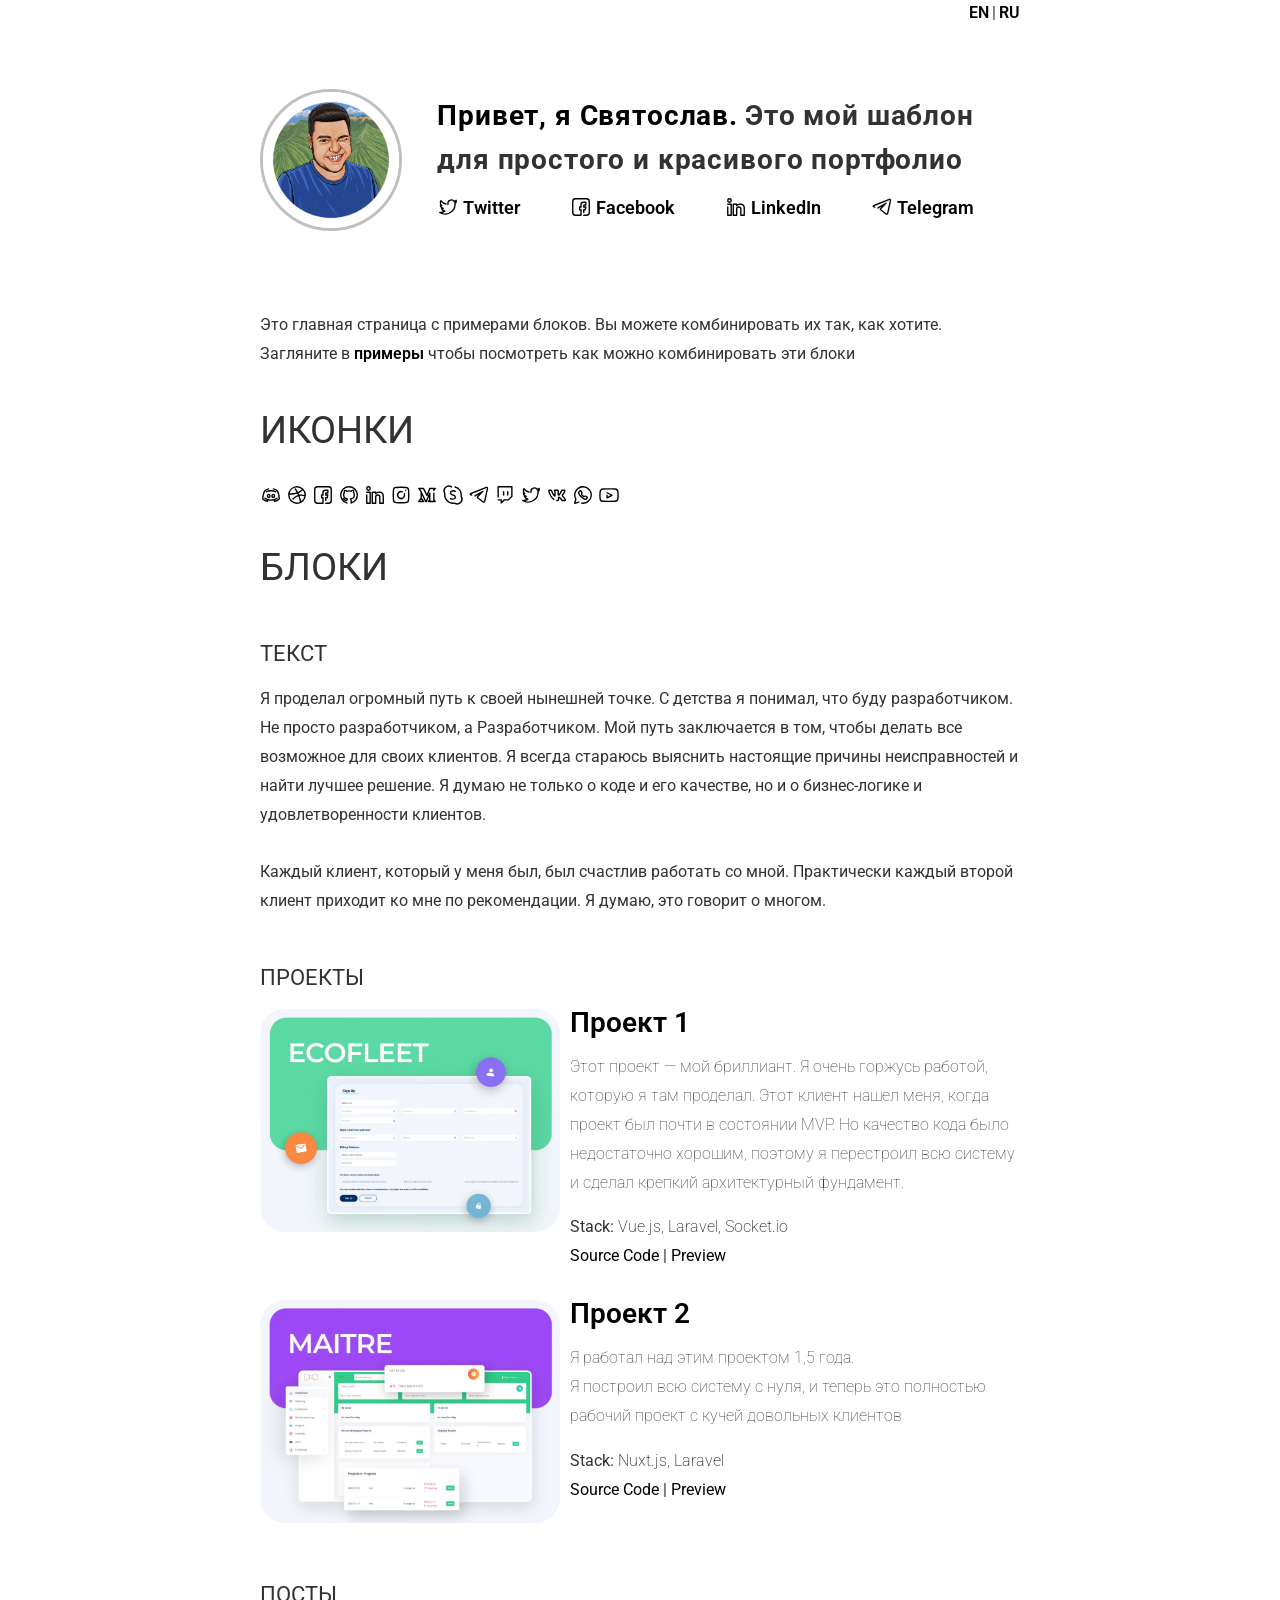
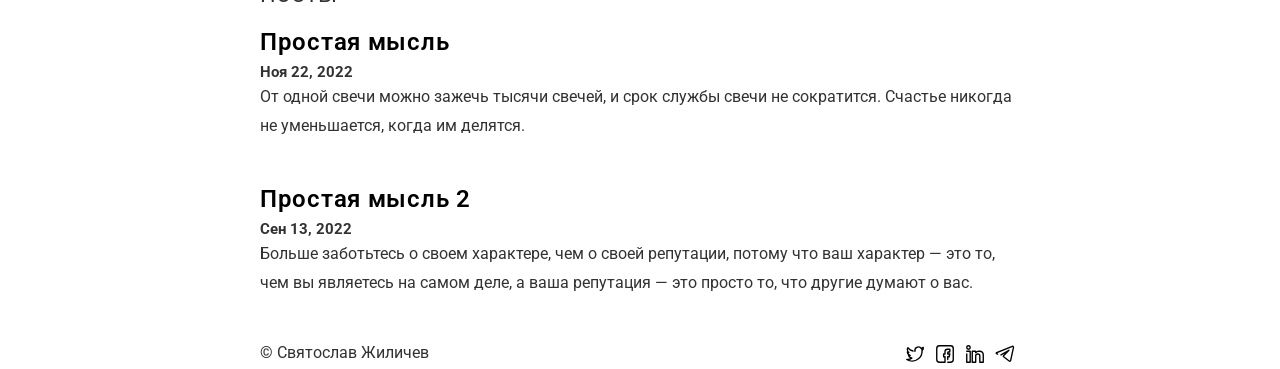
==== ru/index.html @ 4ef06737 "Add files via upload" ====
<!DOCTYPE html>
<html lang="en">
<head>
    <meta charset="UTF-8">
    <title>Обо мне</title>
    <link rel="stylesheet" type="text/css" href="/assets/styles/styles.css">
</head>
<body>
    <div class="main">
        <div class="header">
            <a href="/">
                <span>EN</span>
            </a>
            <span>|</span>
            <a href="/ru">
                <span>RU</span>
            </a>
        </div>
        <div class="content">
            <div class="content__hello">
                <img class="content__hello-img" src="/assets/img/avatar.png" alt="Avatar">
                <div class="content__hello-text">
                    <span class="content__name">
                        <a href="/">Привет, я Святослав.</a>
                    </span>
                    <span class="content__description">Это мой шаблон <br/> для простого и красивого портфолио</span>
                    <nav class="content__social">
                        <a href="#link" target="_blank" class="content__social-item">
                            <img src="/assets/img/icons/twitter.svg" alt="Twitter">
                            <span>Twitter</span>
                        </a>
                        <a href="#link" target="_blank" class="content__social-item">
                            <img src="/assets/img/icons/facebook.svg" alt="Facebook">
                            <span>Facebook</span>
                        </a>
                        <a href="#link" target="_blank" class="content__social-item">
                            <img src="/assets/img/icons/in.svg" alt="LinkedIn">
                            <span>LinkedIn</span>
                        </a>
                        <a href="#link" target="_blank" class="content__social-item">
                            <img src="/assets/img/icons/telegram.svg" alt="Telegram">
                            <span>Telegram</span>
                        </a>
                    </nav>
                </div>
            </div>
            <div class="content__main">
                <div class="content__main-item">
                    <div class="main-item__description">
                        <p>Это главная страница с примерами блоков. Вы можете комбинировать их так, как хотите.</p>
                        <p>Загляните в <a href="/ru/example">примеры</a> чтобы посмотреть как можно комбинировать эти блоки</p>
                    </div>
                </div>
                <h1 class="content__about-header">Иконки</h1>
                <div class="content__main-item">
                    <a href="#" class="content__social-item">
                        <img src="/assets/img/icons/discord.svg" alt="discord">
                        <img src="/assets/img/icons/dribbble.svg" alt="dribbble">
                        <img src="/assets/img/icons/facebook.svg" alt="facebook">
                        <img src="/assets/img/icons/github.svg" alt="github">
                        <img src="/assets/img/icons/in.svg" alt="linkedin">
                        <img src="/assets/img/icons/instagram.svg" alt="instagram">
                        <img src="/assets/img/icons/medium.svg" alt="medium">
                        <img src="/assets/img/icons/skype.svg" alt="skype">
                        <img src="/assets/img/icons/telegram.svg" alt="telegram">
                        <img src="/assets/img/icons/twitch.svg" alt="twitch">
                        <img src="/assets/img/icons/twitter.svg" alt="twitter">
                        <img src="/assets/img/icons/vk.svg" alt="vk">
                        <img src="/assets/img/icons/whatsapp.svg" alt="whatsapp">
                        <img src="/assets/img/icons/youtube.svg" alt="youtube">
                    </a>
                </div>
                <h1 class="content__about-header">Блоки</h1>
                <h2 class="content__subheader">Текст</h2>
                <div class="content__main-item">
                    <div class="main-item__description">
                        <p>Я проделал огромный путь к своей нынешней точке. С детства я понимал, что буду разработчиком. Не просто разработчиком, а Разработчиком. Мой путь заключается в том, чтобы делать все возможное для своих клиентов. Я всегда стараюсь выяснить настоящие причины неисправностей и найти лучшее решение. Я думаю не только о коде и его качестве, но и о бизнес-логике и удовлетворенности клиентов.</p>
                    </div>
                </div>
                <div class="content__main-item">
                    <div class="main-item__description">
                        <p>Каждый клиент, который у меня был, был счастлив работать со мной. Практически каждый второй клиент приходит ко мне по рекомендации. Я думаю, это говорит о многом.</p>
                    </div>
                </div>
                <h2 class="content__subheader">Проекты</h2>
                <div class="content__main-item project">
                    <a data-fslightbox href="/assets/img/project.png">
                        <img src="/assets/img/project.png" alt="project1">
                    </a>
                    <div>
                        <div class="main-item__title">
                            <a href="/ru/example/project.html"><span>Проект 1</span></a>
                        </div>
                        <div class="main-item__description">
                            <p>Этот проект — мой бриллиант. Я очень горжусь работой, которую я там проделал.
                                Этот клиент нашел меня, когда проект был почти в состоянии MVP. Но качество кода было недостаточно хорошим, поэтому я перестроил всю систему и сделал крепкий архитектурный фундамент.</p>
                        </div>
                        <div class="main-item__subdescription">
                            <p><span>Stack:</span> Vue.js, Laravel, Socket.io</p>
                            <p class="main-item__links"><a href=""><span>Source Code</span></a><span>|</span><a href=""><span>Preview</span></a> </p>
                        </div>
                    </div>
                </div>
                <div class="content__main-item project">
                    <a data-fslightbox href="/assets/img/project2.png">
                        <img src="/assets/img/project2.png" alt="project2">
                    </a>
                    <div>
                        <div class="main-item__title">
                            <a href="/ru/example/project.html"><span>Проект 2</span></a>
                        </div>
                        <div class="main-item__description">
                            <p>Я работал над этим проектом 1,5 года.
                                <br/>Я построил всю систему с нуля, и теперь это полностью рабочий проект
                                с кучей довольных клиентов</p>
                        </div>
                        <div class="main-item__subdescription">
                            <p><span>Stack:</span> Nuxt.js, Laravel</p>
                            <p class="main-item__links"><a href=""><span>Source Code</span></a><span>|</span><a href=""><span>Preview</span></a> </p>
                        </div>
                    </div>
                </div>
                <h2 class="content__subheader">Посты</h2>
                <div class="content__main-item post">
                    <article>
                        <h2 class="main-item__title">
                            <a href="#linktopost">Простая мысль</a>
                        </h2>
                        <p class="main-item__date">Ноя 22, 2022</p>
                        <div class="main-item__description">
                            <p>От одной свечи можно зажечь тысячи свечей, и срок службы свечи не сократится. Счастье никогда не уменьшается, когда им делятся.</p>
                        </div>
                    </article>
                </div>
                <div class="content__main-item post">
                    <article>
                        <h2 class="main-item__title">
                            <a href="#linktopost">Простая мысль 2</a>
                        </h2>
                        <p class="main-item__date">Сен 13, 2022</p>
                        <div class="main-item__description">
                            <p>Больше заботьтесь о своем характере, чем о своей репутации, потому что ваш характер — это то, чем вы являетесь на самом деле, а ваша репутация — это просто то, что другие думают о вас.</p>
                        </div>
                    </article>
                </div>
            </div>
        </div>
        <div class="footer">
            <div>
                <span>© Святослав Жиличев</span>
            </div>
            <div>
                <nav class="footer__social">
                    <a href="#link" target="_blank" class="footer__social-item">
                        <img src="/assets/img/icons/twitter.svg" alt="Twitter">
                    </a>
                    <a href="#link" target="_blank" class="footer__social-item">
                        <img src="/assets/img/icons/facebook.svg" alt="Facebook">
                    </a>
                    <a href="#link" target="_blank" class="footer__social-item">
                        <img src="/assets/img/icons/in.svg" alt="LinkedIn">
                    </a>
                    <a href="#link" target="_blank" class="footer__social-item">
                        <img src="/assets/img/icons/telegram.svg" alt="Telegram">
                    </a>
                </nav>
            </div>
        </div>
    </div>
    <script src="/assets/scripts/fslightbox.js"></script>
</body>
</html>
---- assets/styles/styles.css ----
@import url('https://fonts.googleapis.com/css2?family=Roboto:wght@100;300;400;500;700;900&display=swap');
/***
    The new CSS reset - version 1.7.3 (last updated 7.8.2022)
    GitHub page: https://github.com/elad2412/the-new-css-reset
***/

/*
    Remove all the styles of the "User-Agent-Stylesheet", except for the 'display' property
    - The "symbol *" part is to solve Firefox SVG sprite bug
 */
*:where(:not(html, iframe, canvas, img, svg, video, audio):not(svg *, symbol *)) {
    all: unset;
    display: revert;
}

/* Preferred box-sizing value */
*,
*::before,
*::after {
    box-sizing: border-box;
}

/* Reapply the pointer cursor for anchor tags */
a, button {
    cursor: revert;
}

/* Remove list styles (bullets/numbers) */
ol, ul, menu {
    list-style: none;
}

/* For images to not be able to exceed their container */
img {
    max-width: 100%;
}

/* removes spacing between cells in tables */
table {
    border-collapse: collapse;
}

/* Safari - solving issue when using user-select:none on the <body> text input doesn't working */
input, textarea {
    -webkit-user-select: auto;
}

/* revert the 'white-space' property for textarea elements on Safari */
textarea {
    white-space: revert;
}

/* minimum style to allow to style meter element */
meter {
    -webkit-appearance: revert;
    appearance: revert;
}

/* reset default text opacity of input placeholder */
::placeholder {
    color: unset;
}

/* fix the feature of 'hidden' attribute.
   display:revert; revert to element instead of attribute */
:where([hidden]) {
    display: none;
}

/* revert for bug in Chromium browsers
   - fix for the content editable attribute will work properly.
   - webkit-user-select: auto; added for Safari in case of using user-select:none on wrapper element*/
:where([contenteditable]:not([contenteditable="false"])) {
    -moz-user-modify: read-write;
    -webkit-user-modify: read-write;
    overflow-wrap: break-word;
    -webkit-line-break: after-white-space;
    -webkit-user-select: auto;
}

/* apply back the draggable feature - exist only in Chromium and Safari */
:where([draggable="true"]) {
    -webkit-user-drag: element;
}

body {
    font-family: 'Roboto', sans-serif;
    color: #333131;
}

a {
    color: black;
    font-weight: 600;
}

a:hover {
    text-decoration: underline;
}

@media (prefers-color-scheme: dark) {
    body {
        background-color: black;
        color: #c8cbcd;
    }

    a {
        color: #fff;
    }

    .content__social-item img,
    .footer__social-item img{
        filter: invert(1);
    }
}

.main {
    margin: auto;
    width: 47.5rem;
}

.content__hello {
    display: flex;
    margin-top: 4.2rem;
    margin-bottom: 5rem;
    font-size: 28px;
    line-height: 2.8rem;
}

.content__hello-img {
    width: 142px;
    height: 142px;
    min-width: 142px;
    border-radius: 50%;
    border: 3px solid silver;
}

.content__hello-text {
    margin-left: 2.2rem;
    line-height: 2.7rem;
    margin-top: 5px;
}

.content__name a {
    font-weight: 700;
    letter-spacing: 0.03em;
}

.content__description {
    font-weight: 700;
    letter-spacing: 0.03em;
}

.header {
    display: flex;
    justify-content: end;
    margin-top: 0.2rem;
}
.header span {
    margin-left: 3px;
}

.content__social {
    display: flex;
    max-width: 36rem;
    font-size: 18px;
    padding-top: 5px;
    -webkit-box-orient: horizontal;
    -webkit-box-direction: normal;
    flex-direction: row;
    flex: 1 1 0%;
    -webkit-box-pack: start;
    justify-content: space-between;
}
.content__social-item {
    display: flex;
    align-items: center;
}
.content__social-item img {
    width: 22px;
    height: 22px;
    margin-right: 4px;
}

.content__about-header {
    font-size: 2.4rem;
    margin-bottom: 1.4rem;
    line-height: 4rem;
    text-transform: uppercase;
}

.content__subheader {
    font-size: 1.4rem;
    line-height: 4rem;
    text-transform: uppercase;
}

.content__main-item {
    display: flex;
    line-height: 1.8rem;
    margin-bottom: 1.8rem;
}
.content__main-item.project img {
    max-width: 300px;
    height: auto;
    margin-right: 10px;
    border-radius: 25px;
}

.main-item__description img {
    border-radius: 25px;
}

.project .main-item__title {
    font-weight: 500;
    font-size: 28px;
}

.project .main-item__links span {
    margin-right: 4px;
}

.project .main-item__description {
    font-weight: 100;
    margin-top: 1rem;
}

.project .main-item__subdescription {
    font-weight: 200;
    margin-top: 1rem;
}
.project .main-item__subdescription span {
    font-weight: 400;
}

.post .main-item__title{
    font-size: 1.48rem;
    line-height: 2rem;
    font-weight: 500;
    letter-spacing: .05rem;
}

.post .main-item__title a{
    box-shadow: none;
    letter-spacing: 0.03em;
}

.post .main-item__date {
    display: inline-block;
    font-size: .94rem;
    font-weight: 700;
    line-height: 1.55rem;
}

.post .main-item__description {
    line-height: 1.8rem;
    margin-top: -0.2rem;
    margin-bottom: 0.8rem;
}

.footer {
    margin-top: 2rem;
    display: flex;
    justify-content: space-between;
}

.footer__social-item img {
    width: 22px;
    height: 22px;
    margin-right: 4px;
}
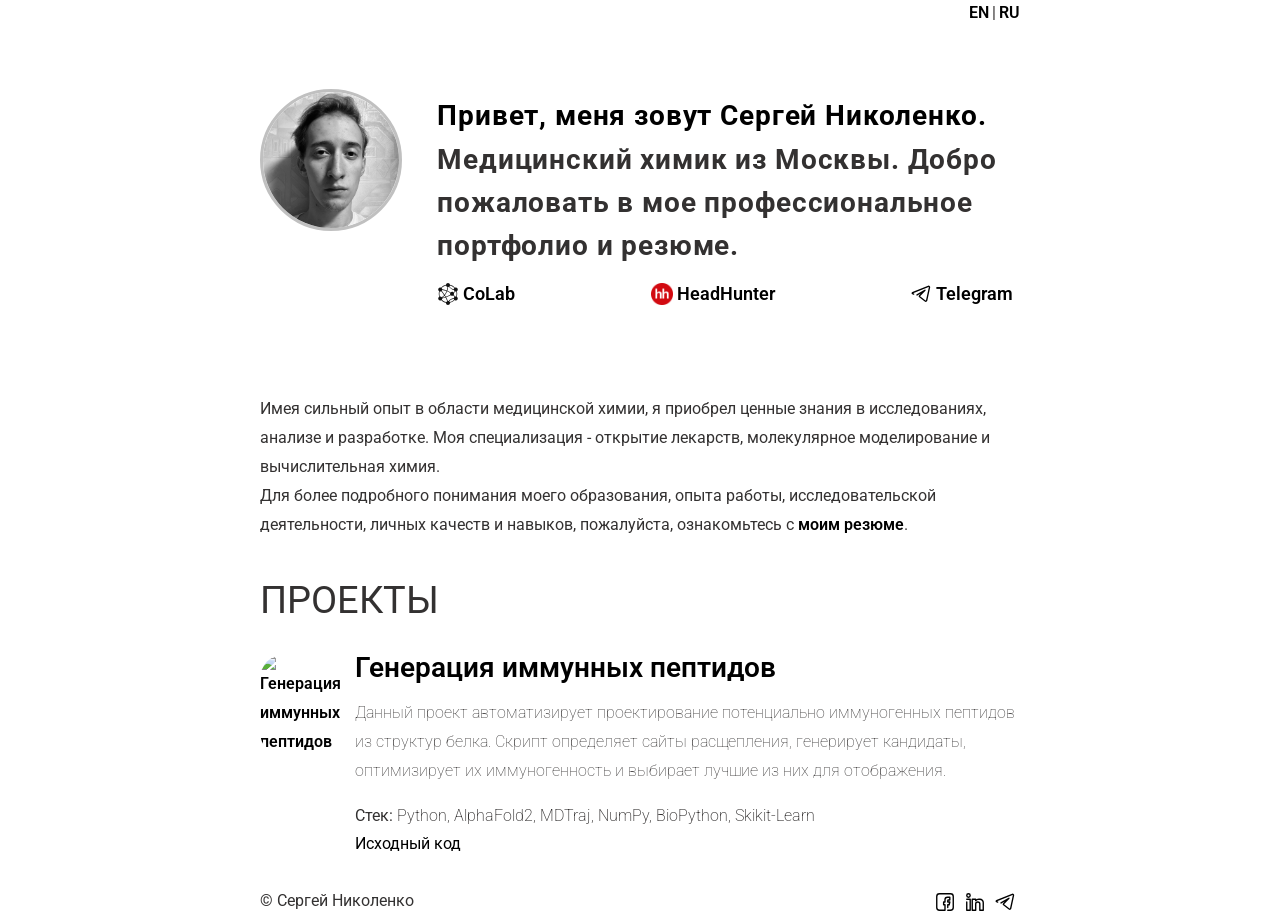
==== commit 5683adde: "update resume" ====
--- a/ru/index.html
+++ b/ru/index.html
@@ -1,5 +1,5 @@
 <!DOCTYPE html>
-<html lang="en">
+<html lang="ru">
 <head>
     <meta charset="UTF-8">
     <title>Обо мне</title>
@@ -8,7 +8,7 @@
 <body>
     <div class="main">
         <div class="header">
-            <a href="/">
+            <a href="#">
                 <span>EN</span>
             </a>
             <span>|</span>
@@ -18,27 +18,23 @@
         </div>
         <div class="content">
             <div class="content__hello">
-                <img class="content__hello-img" src="/assets/img/avatar.png" alt="Avatar">
+                <img class="content__hello-img" src="assets/img/avatar.png" alt="Аватар">
                 <div class="content__hello-text">
                     <span class="content__name">
-                        <a href="/">Привет, я Святослав.</a>
+                        <a href="/"> Привет, меня зовут Сергей Николенко.</a>
                     </span>
-                    <span class="content__description">Это мой шаблон <br/> для простого и красивого портфолио</span>
+                    <span class="content__description">Медицинский химик из Москвы. Добро пожаловать в мое профессиональное портфолио и резюме.</span>
                     <nav class="content__social">
-                        <a href="#link" target="_blank" class="content__social-item">
-                            <img src="/assets/img/icons/twitter.svg" alt="Twitter">
-                            <span>Twitter</span>
+                        <a href="https://colab.ws/researchers/R-35F63-10205-MD16M" target="_blank" class="content__social-item">
+                            <img src="assets/img/icons/colab.svg" alt="CoLab">
+                            <span>CoLab</span>
                         </a>
-                        <a href="#link" target="_blank" class="content__social-item">
-                            <img src="/assets/img/icons/facebook.svg" alt="Facebook">
-                            <span>Facebook</span>
+                        <a href="https://hh.ru/resume/b75b71dfff0ba469ee0039ed1f4b476a716e6d" target="_blank" class="content__social-item">
+                            <img src="assets/img/icons/hh.png" alt="HeadHunter">
+                            <span>HeadHunter</span>
                         </a>
-                        <a href="#link" target="_blank" class="content__social-item">
-                            <img src="/assets/img/icons/in.svg" alt="LinkedIn">
-                            <span>LinkedIn</span>
-                        </a>
-                        <a href="#link" target="_blank" class="content__social-item">
-                            <img src="/assets/img/icons/telegram.svg" alt="Telegram">
+                        <a href="https://t.me/Nikolenko_Sergei" target="_blank" class="content__social-item">
+                            <img src="assets/img/icons/telegram.svg" alt="Telegram">
                             <span>Telegram</span>
                         </a>
                     </nav>
@@ -47,126 +43,49 @@
             <div class="content__main">
                 <div class="content__main-item">
                     <div class="main-item__description">
-                        <p>Это главная страница с примерами блоков. Вы можете комбинировать их так, как хотите.</p>
-                        <p>Загляните в <a href="/ru/example">примеры</a> чтобы посмотреть как можно комбинировать эти блоки</p>
+                        <p>Имея сильный опыт в области медицинской химии, я приобрел ценные знания в исследованиях, анализе и разработке. Моя специализация - открытие лекарств, молекулярное моделирование и вычислительная химия.</p>
+                        <p>Для более подробного понимания моего образования, опыта работы, исследовательской деятельности, личных качеств и навыков, пожалуйста, ознакомьтесь с <a href="/resume_ru.pdf">моим резюме</a>.</p>
                     </div>
                 </div>
-                <h1 class="content__about-header">Иконки</h1>
-                <div class="content__main-item">
-                    <a href="#" class="content__social-item">
-                        <img src="/assets/img/icons/discord.svg" alt="discord">
-                        <img src="/assets/img/icons/dribbble.svg" alt="dribbble">
-                        <img src="/assets/img/icons/facebook.svg" alt="facebook">
-                        <img src="/assets/img/icons/github.svg" alt="github">
-                        <img src="/assets/img/icons/in.svg" alt="linkedin">
-                        <img src="/assets/img/icons/instagram.svg" alt="instagram">
-                        <img src="/assets/img/icons/medium.svg" alt="medium">
-                        <img src="/assets/img/icons/skype.svg" alt="skype">
-                        <img src="/assets/img/icons/telegram.svg" alt="telegram">
-                        <img src="/assets/img/icons/twitch.svg" alt="twitch">
-                        <img src="/assets/img/icons/twitter.svg" alt="twitter">
-                        <img src="/assets/img/icons/vk.svg" alt="vk">
-                        <img src="/assets/img/icons/whatsapp.svg" alt="whatsapp">
-                        <img src="/assets/img/icons/youtube.svg" alt="youtube">
-                    </a>
-                </div>
-                <h1 class="content__about-header">Блоки</h1>
-                <h2 class="content__subheader">Текст</h2>
-                <div class="content__main-item">
-                    <div class="main-item__description">
-                        <p>Я проделал огромный путь к своей нынешней точке. С детства я понимал, что буду разработчиком. Не просто разработчиком, а Разработчиком. Мой путь заключается в том, чтобы делать все возможное для своих клиентов. Я всегда стараюсь выяснить настоящие причины неисправностей и найти лучшее решение. Я думаю не только о коде и его качестве, но и о бизнес-логике и удовлетворенности клиентов.</p>
-                    </div>
-                </div>
-                <div class="content__main-item">
-                    <div class="main-item__description">
-                        <p>Каждый клиент, который у меня был, был счастлив работать со мной. Практически каждый второй клиент приходит ко мне по рекомендации. Я думаю, это говорит о многом.</p>
-                    </div>
-                </div>
-                <h2 class="content__subheader">Проекты</h2>
+                <h1 class="content__about-header">Проекты</h1>
                 <div class="content__main-item project">
-                    <a data-fslightbox href="/assets/img/project.png">
-                        <img src="/assets/img/project.png" alt="project1">
+                    <a data-fslightbox href="assets/img/immune_peptide_project.png">
+                        <img src="assets/img/immune_peptide_project.png" alt="Генерация иммунных пептидов">
                     </a>
                     <div>
                         <div class="main-item__title">
-                            <a href="/ru/example/project.html"><span>Проект 1</span></a>
+                            <a href="/projects/immune_peptide_generation.html"><span>Генерация иммунных пептидов</span></a>
                         </div>
                         <div class="main-item__description">
-                            <p>Этот проект — мой бриллиант. Я очень горжусь работой, которую я там проделал.
-                                Этот клиент нашел меня, когда проект был почти в состоянии MVP. Но качество кода было недостаточно хорошим, поэтому я перестроил всю систему и сделал крепкий архитектурный фундамент.</p>
+                            <p>Данный проект автоматизирует проектирование потенциально иммуногенных пептидов из структур белка. Скрипт определяет сайты расщепления, генерирует кандидаты, оптимизирует их иммуногенность и выбирает лучшие из них для отображения.</p>
                         </div>
                         <div class="main-item__subdescription">
-                            <p><span>Stack:</span> Vue.js, Laravel, Socket.io</p>
-                            <p class="main-item__links"><a href=""><span>Source Code</span></a><span>|</span><a href=""><span>Preview</span></a> </p>
+                            <p><span>Стек:</span> Python, AlphaFold2, MDTraj, NumPy, BioPython, Skikit-Learn</p>
+                            <p class="main-item__links"><a href="https://github.com/sergeinikolenko/ImmunoPeptideDesigner"><span>Исходный код</span></a><span>
                         </div>
                     </div>
-                </div>
-                <div class="content__main-item project">
-                    <a data-fslightbox href="/assets/img/project2.png">
-                        <img src="/assets/img/project2.png" alt="project2">
-                    </a>
-                    <div>
-                        <div class="main-item__title">
-                            <a href="/ru/example/project.html"><span>Проект 2</span></a>
-                        </div>
-                        <div class="main-item__description">
-                            <p>Я работал над этим проектом 1,5 года.
-                                <br/>Я построил всю систему с нуля, и теперь это полностью рабочий проект
-                                с кучей довольных клиентов</p>
-                        </div>
-                        <div class="main-item__subdescription">
-                            <p><span>Stack:</span> Nuxt.js, Laravel</p>
-                            <p class="main-item__links"><a href=""><span>Source Code</span></a><span>|</span><a href=""><span>Preview</span></a> </p>
-                        </div>
-                    </div>
-                </div>
-                <h2 class="content__subheader">Посты</h2>
-                <div class="content__main-item post">
-                    <article>
-                        <h2 class="main-item__title">
-                            <a href="#linktopost">Простая мысль</a>
-                        </h2>
-                        <p class="main-item__date">Ноя 22, 2022</p>
-                        <div class="main-item__description">
-                            <p>От одной свечи можно зажечь тысячи свечей, и срок службы свечи не сократится. Счастье никогда не уменьшается, когда им делятся.</p>
-                        </div>
-                    </article>
-                </div>
-                <div class="content__main-item post">
-                    <article>
-                        <h2 class="main-item__title">
-                            <a href="#linktopost">Простая мысль 2</a>
-                        </h2>
-                        <p class="main-item__date">Сен 13, 2022</p>
-                        <div class="main-item__description">
-                            <p>Больше заботьтесь о своем характере, чем о своей репутации, потому что ваш характер — это то, чем вы являетесь на самом деле, а ваша репутация — это просто то, что другие думают о вас.</p>
-                        </div>
-                    </article>
                 </div>
             </div>
         </div>
         <div class="footer">
             <div>
-                <span>© Святослав Жиличев</span>
+                <span>© Сергей Николенко</span>
             </div>
             <div>
                 <nav class="footer__social">
                     <a href="#link" target="_blank" class="footer__social-item">
-                        <img src="/assets/img/icons/twitter.svg" alt="Twitter">
+                        <img src="assets/img/icons/facebook.svg" alt="Facebook">
                     </a>
                     <a href="#link" target="_blank" class="footer__social-item">
-                        <img src="/assets/img/icons/facebook.svg" alt="Facebook">
+                        <img src="assets/img/icons/in.svg" alt="LinkedIn">
                     </a>
                     <a href="#link" target="_blank" class="footer__social-item">
-                        <img src="/assets/img/icons/in.svg" alt="LinkedIn">
-                    </a>
-                    <a href="#link" target="_blank" class="footer__social-item">
-                        <img src="/assets/img/icons/telegram.svg" alt="Telegram">
+                        <img src="assets/img/icons/telegram.svg" alt="Telegram">
                     </a>
                 </nav>
             </div>
         </div>
     </div>
-    <script src="/assets/scripts/fslightbox.js"></script>
+    <script src="assets/scripts/fslightbox.js"></script>
 </body>
-</html>
+</html>                      
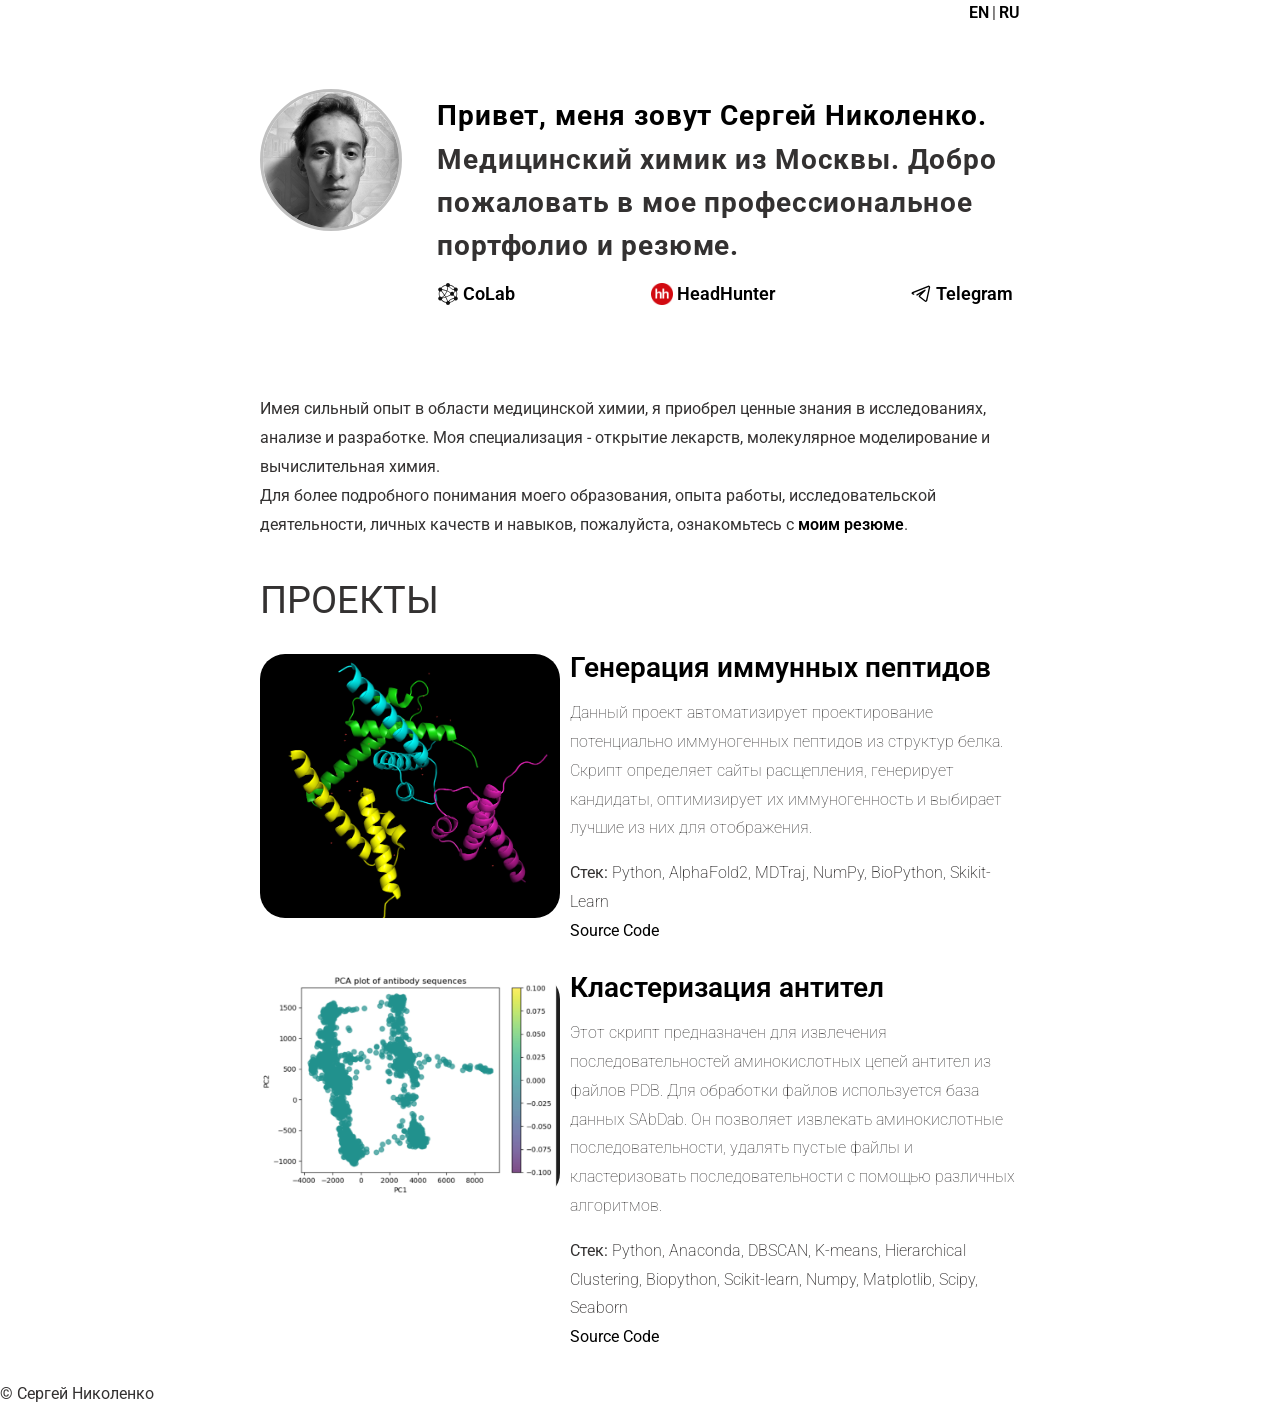
==== commit f0fd5ece: "add new project" ====
--- a/ru/index.html
+++ b/ru/index.html
@@ -8,7 +8,7 @@
 <body>
     <div class="main">
         <div class="header">
-            <a href="#">
+            <a href="../index.html">
                 <span>EN</span>
             </a>
             <span>|</span>
@@ -44,7 +44,7 @@
                 <div class="content__main-item">
                     <div class="main-item__description">
                         <p>Имея сильный опыт в области медицинской химии, я приобрел ценные знания в исследованиях, анализе и разработке. Моя специализация - открытие лекарств, молекулярное моделирование и вычислительная химия.</p>
-                        <p>Для более подробного понимания моего образования, опыта работы, исследовательской деятельности, личных качеств и навыков, пожалуйста, ознакомьтесь с <a href="/resume_ru.pdf">моим резюме</a>.</p>
+                        <p>Для более подробного понимания моего образования, опыта работы, исследовательской деятельности, личных качеств и навыков, пожалуйста, ознакомьтесь с <a href="resume_ru.pdf">моим резюме</a>.</p>
                     </div>
                 </div>
                 <h1 class="content__about-header">Проекты</h1>
@@ -61,29 +61,34 @@
                         </div>
                         <div class="main-item__subdescription">
                             <p><span>Стек:</span> Python, AlphaFold2, MDTraj, NumPy, BioPython, Skikit-Learn</p>
-                            <p class="main-item__links"><a href="https://github.com/sergeinikolenko/ImmunoPeptideDesigner"><span>Исходный код</span></a><span>
+                            <p class="main-item__links"><a href="https://github.com/sergeinikolenko/ImmunoPeptideDesigner"><span>Source Code</span></a><span>
                         </div>
                     </div>
                 </div>
+                <div class="content__main-item project">
+                    <a data-fslightbox href="assets/img/antibody_cluster_project.png">
+                        <img src="assets/img/antibody_cluster_project.png" alt="Antibody Cluster">
+                    </a>
+                    <div>
+                        <div class="main-item__title">
+                            <a href="https://github.com/SergeiNikolenko/AntibodyCluster"><span>Кластеризация антител</span></a>
+                        </div>
+                        <div class="main-item__description">
+                            <p>Этот скрипт предназначен для извлечения последовательностей аминокислотных цепей антител из файлов PDB. Для обработки файлов используется база данных SAbDab. Он позволяет извлекать аминокислотные последовательности, удалять пустые файлы и кластеризовать последовательности с помощью различных алгоритмов.</p>
+                        </div>
+                        <div class="main-item__subdescription">
+                            <p><span>Стек:</span> Python, Anaconda, DBSCAN, K-means, Hierarchical Clustering, Biopython, Scikit-learn, Numpy, Matplotlib, Scipy, Seaborn</p>
+                            <p class="main-item__links"><a href="https://github.com/SergeiNikolenko/AntibodyCluster"><span>Source Code</span></a><span>
+                        </div>
+                    </div>
+                </div>
+            </div>
             </div>
         </div>
         <div class="footer">
             <div>
                 <span>© Сергей Николенко</span>
             </div>
-            <div>
-                <nav class="footer__social">
-                    <a href="#link" target="_blank" class="footer__social-item">
-                        <img src="assets/img/icons/facebook.svg" alt="Facebook">
-                    </a>
-                    <a href="#link" target="_blank" class="footer__social-item">
-                        <img src="assets/img/icons/in.svg" alt="LinkedIn">
-                    </a>
-                    <a href="#link" target="_blank" class="footer__social-item">
-                        <img src="assets/img/icons/telegram.svg" alt="Telegram">
-                    </a>
-                </nav>
-            </div>
         </div>
     </div>
     <script src="assets/scripts/fslightbox.js"></script>
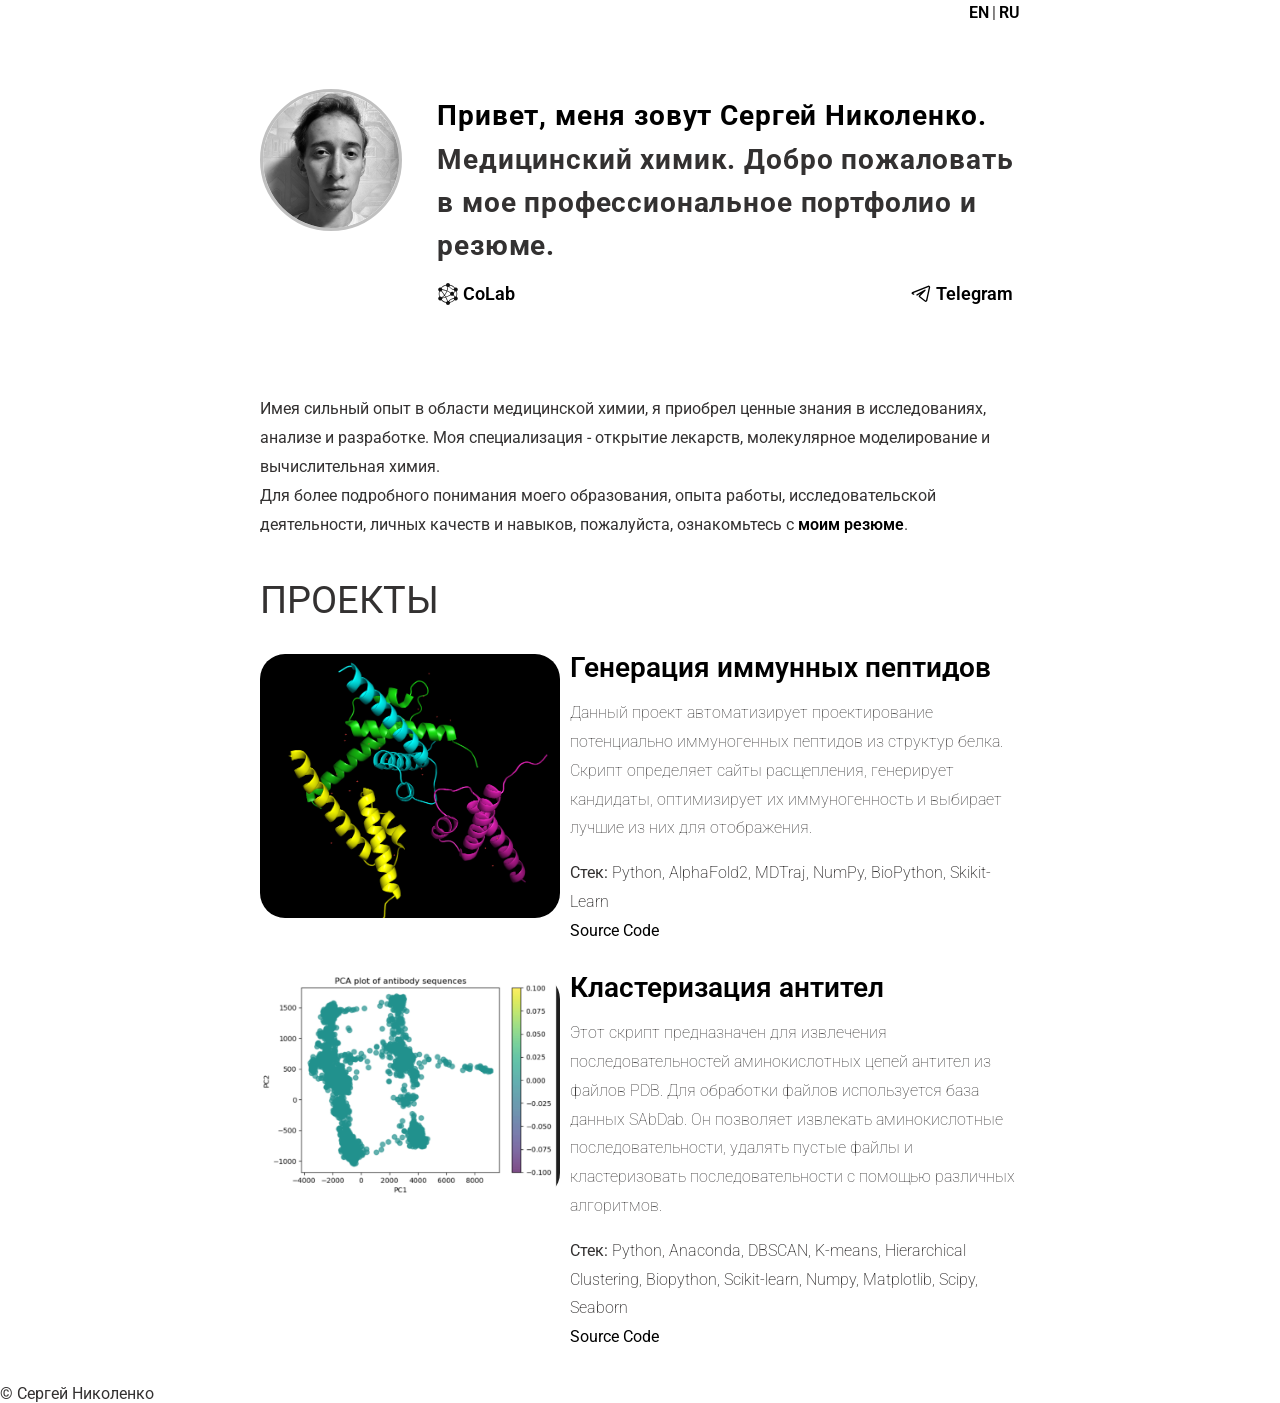
==== commit eec57235: "minor improve" ====
--- a/ru/index.html
+++ b/ru/index.html
@@ -23,15 +23,12 @@
                     <span class="content__name">
                         <a href="/"> Привет, меня зовут Сергей Николенко.</a>
                     </span>
-                    <span class="content__description">Медицинский химик из Москвы. Добро пожаловать в мое профессиональное портфолио и резюме.</span>
+                    <span class="content__description">Медицинский химик. Добро пожаловать в мое профессиональное портфолио и резюме.</span>
                     <nav class="content__social">
                         <a href="https://colab.ws/researchers/R-35F63-10205-MD16M" target="_blank" class="content__social-item">
                             <img src="assets/img/icons/colab.svg" alt="CoLab">
                             <span>CoLab</span>
                         </a>
-                        <a href="https://hh.ru/resume/b75b71dfff0ba469ee0039ed1f4b476a716e6d" target="_blank" class="content__social-item">
-                            <img src="assets/img/icons/hh.png" alt="HeadHunter">
-                            <span>HeadHunter</span>
                         </a>
                         <a href="https://t.me/Nikolenko_Sergei" target="_blank" class="content__social-item">
                             <img src="assets/img/icons/telegram.svg" alt="Telegram">
@@ -44,7 +41,7 @@
                 <div class="content__main-item">
                     <div class="main-item__description">
                         <p>Имея сильный опыт в области медицинской химии, я приобрел ценные знания в исследованиях, анализе и разработке. Моя специализация - открытие лекарств, молекулярное моделирование и вычислительная химия.</p>
-                        <p>Для более подробного понимания моего образования, опыта работы, исследовательской деятельности, личных качеств и навыков, пожалуйста, ознакомьтесь с <a href="resume_ru.pdf">моим резюме</a>.</p>
+                        <p>Для более подробного понимания моего образования, опыта работы, исследовательской деятельности, личных качеств и навыков, пожалуйста, ознакомьтесь с <a href="/resume_ru.pdf">моим резюме</a>.</p>
                     </div>
                 </div>
                 <h1 class="content__about-header">Проекты</h1>
@@ -54,7 +51,7 @@
                     </a>
                     <div>
                         <div class="main-item__title">
-                            <a href="/projects/immune_peptide_generation.html"><span>Генерация иммунных пептидов</span></a>
+                            <a href="https://github.com/sergeinikolenko/ImmunoPeptideDesigner"><span>Генерация иммунных пептидов</span></a>
                         </div>
                         <div class="main-item__description">
                             <p>Данный проект автоматизирует проектирование потенциально иммуногенных пептидов из структур белка. Скрипт определяет сайты расщепления, генерирует кандидаты, оптимизирует их иммуногенность и выбирает лучшие из них для отображения.</p>
